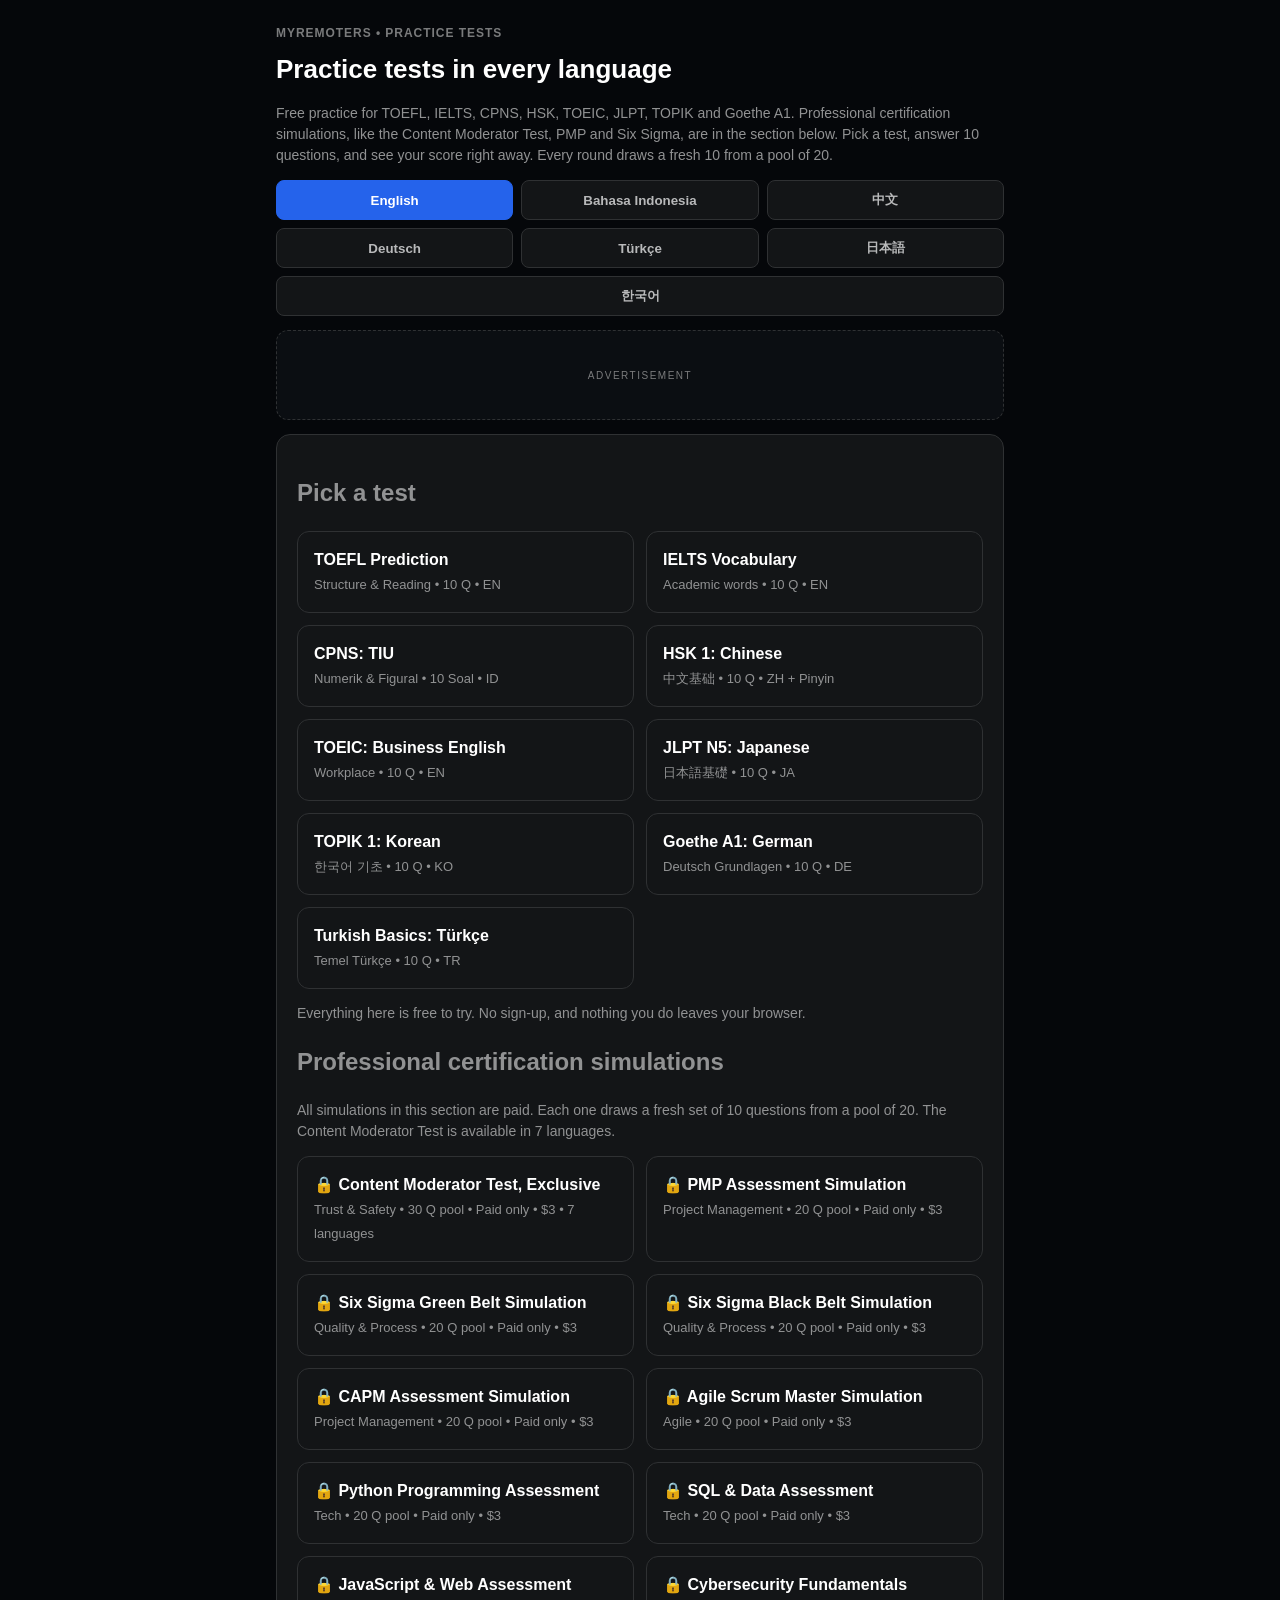
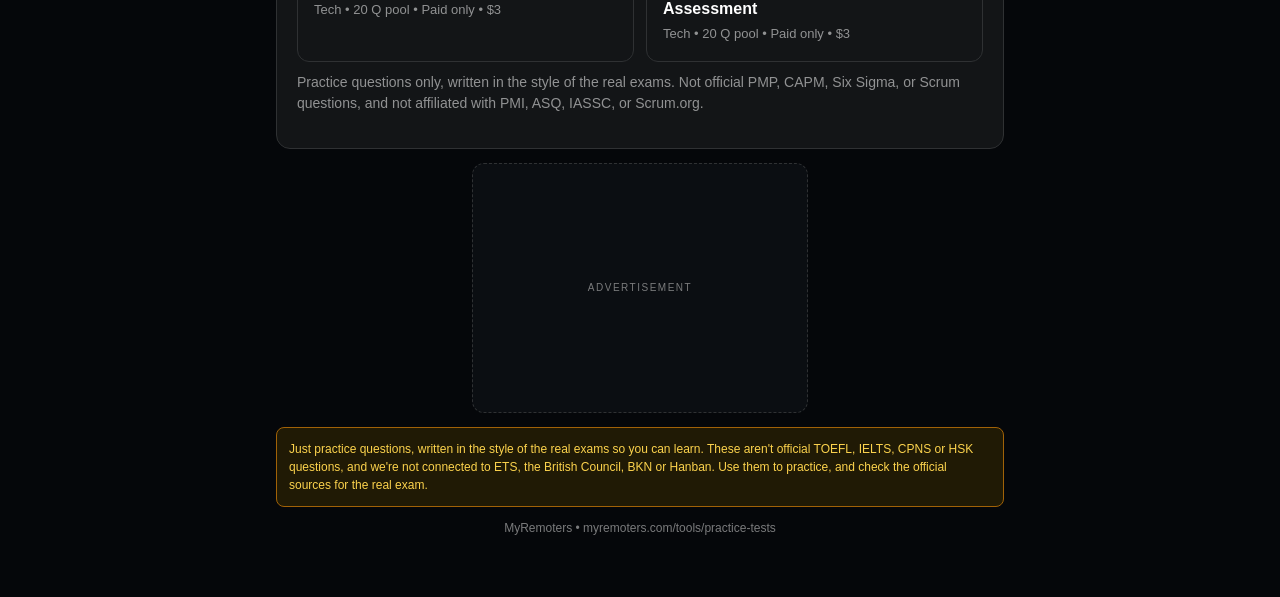
==== tools/practice-tests/index.html @ 9774ec56 "Add files via upload" ====
<!DOCTYPE html>
<html lang="en"><head><meta charset="UTF-8"><meta name="viewport" content="width=device-width, initial-scale=1.0">
<title>Practice Tests in Every Language | MyRemoters</title>
<style>*{box-sizing:border-box}:root{color-scheme:dark}body{font-family:-apple-system,BlinkMacSystemFont,"Segoe UI",Roboto,Arial,sans-serif;margin:0;background:#05070A;color:#919293;line-height:1.5}.wrap{max-width:760px;margin:0 auto;padding:24px 16px 48px}.card{background:#131517;border:1px solid #2F3133;border-radius:14px;padding:20px;margin:14px 0}h1{font-size:26px;margin:8px 0 4px;color:#fff}.sub{color:#919293;font-size:14px}.lang{display:flex;flex-wrap:wrap;gap:8px;margin:12px 0}.lang button{flex:1 1 30%;padding:10px;border:1px solid #2F3133;background:#131517;color:#B8B9BA;border-radius:8px;cursor:pointer;font-weight:600}.lang button.on{background:#2563EB;color:#fff;border-color:#2563EB}.testgrid{display:grid;grid-template-columns:1fr 1fr;gap:12px}.test{border:1px solid #2F3133;border-radius:12px;padding:16px;cursor:pointer;background:#131517}.test:hover{border-color:#2563EB}.test b{display:block;font-size:16px;color:#fff}.test span{font-size:13px;color:#919293}.q{margin:18px 0}.q b{display:block;margin-bottom:8px;color:#fff}.opt{display:block;width:100%;text-align:left;padding:11px 12px;margin:6px 0;border:1px solid #2F3133;border-radius:8px;background:#05070A;color:#B8B9BA;cursor:pointer}.opt.sel{background:#2563EB;color:#fff;border-color:#2563EB}.opt.correct{background:#14532d;border-color:#22c55e;color:#bbf7d0}.opt.wrong{background:#450a0a;border-color:#ef4444;color:#fecaca}.btn{width:100%;padding:14px;background:#2563EB;color:#fff;border:0;border-radius:10px;font-size:16px;font-weight:700;cursor:pointer;margin-top:14px}.btn2{background:transparent;color:#B8B9BA;border:1px solid #232527}.score{font-size:22px;font-weight:800;text-align:center;color:#fff}.exp{font-size:13px;color:#B8B9BA;background:#0B1A38;border-left:3px solid #2563EB;padding:8px 10px;margin:6px 0;display:none}.note{font-size:12px;color:#fcd34d;background:#201a05;border:1px solid #a16207;border-radius:8px;padding:12px}.brand{font-size:12px;letter-spacing:.08em;text-transform:uppercase;color:#7A7B7C;font-weight:700}.hidden{display:none}@keyframes fadeUp{from{opacity:0;transform:translateY(12px)}to{opacity:1;transform:translateY(0)}}
@keyframes fadeIn{from{opacity:0}to{opacity:1}}
@keyframes pop{0%{transform:scale(.96);opacity:0}100%{transform:scale(1);opacity:1}}
.wrap{animation:fadeIn .4s ease both}
.card{animation:fadeUp .5s ease both}
.btn{transition:transform .15s ease,filter .15s ease}
.btn:hover{transform:translateY(-1px);filter:brightness(1.12)}
.btn:active{transform:translateY(0) scale(.98)}
.adslot{border:1px dashed #2F3133;border-radius:12px;background:#0B0E12;min-height:90px;display:flex;align-items:center;justify-content:center;margin:14px 0}
.adslot .ad-label{font-size:10px;letter-spacing:.15em;text-transform:uppercase;color:#7A7B7C}
.ad-rect{min-height:250px;max-width:336px;margin-left:auto;margin-right:auto}
@media(max-width:480px){.adslot{min-height:100px}}
@media(prefers-reduced-motion:reduce){*{animation:none!important;transition:none!important}}
.test{transition:transform .15s ease,border-color .15s ease,box-shadow .15s ease;animation:fadeUp .5s ease both}
.test:hover{transform:translateY(-3px);border-color:#2563EB;box-shadow:0 8px 24px rgba(0,0,0,.35)}
.test:nth-child(2){animation-delay:.05s}.test:nth-child(3){animation-delay:.1s}.test:nth-child(4){animation-delay:.15s}.test:nth-child(5){animation-delay:.2s}.test:nth-child(6){animation-delay:.25s}.test:nth-child(7){animation-delay:.3s}.test:nth-child(8){animation-delay:.35s}.test:nth-child(9){animation-delay:.4s}.test:nth-child(10){animation-delay:.45s}
.opt{transition:transform .12s ease,border-color .12s ease,background .12s ease}
.opt:hover{transform:translateY(-1px);border-color:#2563EB}
.lang button{transition:background .15s ease,transform .12s ease}
.lang button:hover{transform:translateY(-1px)}
.q{animation:fadeUp .4s ease both}
.score{animation:pop .35s ease both}</style></head>
<body><div class="wrap">
<div class="brand">MyRemoters • Practice Tests</div>
<h1 data-i18n="title">Practice tests in every language</h1>
<p class="sub" data-i18n="subtitle">Free practice for TOEFL, IELTS, CPNS, HSK, TOEIC, JLPT, TOPIK and Goethe A1. Professional certification simulations, like the Content Moderator Test, PMP and Six Sigma, are in the section below. Pick a test, answer 10 questions, and see your score right away. Every round draws a fresh 10 from a pool of 20.</p>
<div class="lang"><button class="on" onclick="setLang('en',this)">English</button><button onclick="setLang('id',this)">Bahasa Indonesia</button><button onclick="setLang('zh',this)">中文</button><button onclick="setLang('de',this)">Deutsch</button><button onclick="setLang('tr',this)">Türkçe</button><button onclick="setLang('ja',this)">日本語</button><button onclick="setLang('ko',this)">한국어</button></div>

<!-- Google AdSense: paste your ad code inside this box -->
<div class="adslot"><span class="ad-label">Advertisement</span></div>
<div id="home" class="card">
<h2 data-i18n="choose">Pick a test</h2>
<div class="testgrid">
<div class="test" onclick="startTest('toefl')"><b>TOEFL Prediction</b><span>Structure &amp; Reading • 10 Q • EN</span></div>
<div class="test" onclick="startTest('ielts')"><b>IELTS Vocabulary</b><span>Academic words • 10 Q • EN</span></div>
<div class="test" onclick="startTest('cpns')"><b>CPNS: TIU</b><span>Numerik &amp; Figural • 10 Soal • ID</span></div>
<div class="test" onclick="startTest('hsk')"><b>HSK 1: Chinese</b><span>中文基础 • 10 Q • ZH + Pinyin</span></div>
<div class="test" onclick="startTest('toeic')"><b>TOEIC: Business English</b><span>Workplace • 10 Q • EN</span></div>
<div class="test" onclick="startTest('jlpt')"><b>JLPT N5: Japanese</b><span>日本語基礎 • 10 Q • JA</span></div>
<div class="test" onclick="startTest('topik')"><b>TOPIK 1: Korean</b><span>한국어 기초 • 10 Q • KO</span></div>
<div class="test" onclick="startTest('goethe')"><b>Goethe A1: German</b><span>Deutsch Grundlagen • 10 Q • DE</span></div>
<div class="test" onclick="startTest('turkish')"><b>Turkish Basics: Türkçe</b><span>Temel Türkçe • 10 Q • TR</span></div>
</div>
<p class="sub" style="margin-top:14px" data-i18n="hubnote">Everything here is free to try. No sign-up, and nothing you do leaves your browser.</p>
<h2 style="margin-top:20px">Professional certification simulations</h2>
<p class="sub">All simulations in this section are paid. Each one draws a fresh set of 10 questions from a pool of 20. The Content Moderator Test is available in 7 languages.</p>
<div class="testgrid">
<div class="test" onclick="alert('🔒 Exclusive. The Content Moderator Test is paid only, $3. Get it at myremoters.com/tools/moderator-test')"><b>🔒 Content Moderator Test, Exclusive</b><span>Trust &amp; Safety • 30 Q pool • Paid only • $3 • 7 languages</span></div>
<div class="test" onclick="alert('🔒 Exclusive. The PMP Assessment Simulation is paid only, $3. Get it at myremoters.com/tools/professional-test')"><b>🔒 PMP Assessment Simulation</b><span>Project Management • 20 Q pool • Paid only • $3</span></div>
<div class="test" onclick="alert('🔒 Exclusive. The Six Sigma Green Belt Simulation is paid only, $3. Get it at myremoters.com/tools/professional-test')"><b>🔒 Six Sigma Green Belt Simulation</b><span>Quality &amp; Process • 20 Q pool • Paid only • $3</span></div>
<div class="test" onclick="alert('🔒 Exclusive. The Six Sigma Black Belt Simulation is paid only, $3. Get it at myremoters.com/tools/professional-test')"><b>🔒 Six Sigma Black Belt Simulation</b><span>Quality &amp; Process • 20 Q pool • Paid only • $3</span></div>
<div class="test" onclick="alert('🔒 Exclusive. The CAPM Assessment Simulation is paid only, $3. Get it at myremoters.com/tools/professional-test')"><b>🔒 CAPM Assessment Simulation</b><span>Project Management • 20 Q pool • Paid only • $3</span></div>
<div class="test" onclick="alert('🔒 Exclusive. The Agile Scrum Master Simulation is paid only, $3. Get it at myremoters.com/tools/professional-test')"><b>🔒 Agile Scrum Master Simulation</b><span>Agile • 20 Q pool • Paid only • $3</span></div>
<div class="test" onclick="alert('🔒 Exclusive. The Python Programming Assessment is paid only, $3. Get it at myremoters.com/tools/professional-test')"><b>🔒 Python Programming Assessment</b><span>Tech • 20 Q pool • Paid only • $3</span></div>
<div class="test" onclick="alert('🔒 Exclusive. The SQL &amp; Data Assessment is paid only, $3. Get it at myremoters.com/tools/professional-test')"><b>🔒 SQL &amp; Data Assessment</b><span>Tech • 20 Q pool • Paid only • $3</span></div>
<div class="test" onclick="alert('🔒 Exclusive. The JavaScript &amp; Web Assessment is paid only, $3. Get it at myremoters.com/tools/professional-test')"><b>🔒 JavaScript &amp; Web Assessment</b><span>Tech • 20 Q pool • Paid only • $3</span></div>
<div class="test" onclick="alert('🔒 Exclusive. The Cybersecurity Fundamentals Assessment is paid only, $3. Get it at myremoters.com/tools/professional-test')"><b>🔒 Cybersecurity Fundamentals Assessment</b><span>Tech • 20 Q pool • Paid only • $3</span></div>
</div>
<p class="sub" style="margin-top:10px">Practice questions only, written in the style of the real exams. Not official PMP, CAPM, Six Sigma, or Scrum questions, and not affiliated with PMI, ASQ, IASSC, or Scrum.org.</p>
</div>

<div id="quiz" class="card hidden">
<button class="btn btn2" onclick="goHome()" data-i18n="back">← All tests</button>
<h2 id="testTitle" style="margin-top:14px"></h2>
<p class="sub" id="testDesc"></p>
<div id="questions"></div>
<button class="btn" onclick="submitQuiz()" data-i18n="submit">Check my score</button>
<div id="scoreBox" class="hidden"><div class="score" id="scoreText"></div><p class="sub" style="text-align:center" id="scoreNote"></p><button class="btn btn2" onclick="startTest(currentTest)" data-i18n="retry">Try again</button></div>
</div>

<!-- Google AdSense: paste your ad code inside this box -->
<div class="adslot ad-rect"><span class="ad-label">Advertisement</span></div>
<div class="note" data-i18n="disclaimer">Just practice questions, written in the style of the real exams so you can learn. These aren't official TOEFL, IELTS, CPNS or HSK questions, and we're not connected to ETS, the British Council, BKN or Hanban. Use them to practice, and check the official sources for the real exam.</div>
<p style="text-align:center;font-size:12px;color:#7A7B7C">MyRemoters • myremoters.com/tools/practice-tests</p>
</div>
<script>
const UI={en:{title:"Practice tests in every language",subtitle:"Free practice for TOEFL, IELTS, CPNS, HSK, TOEIC, JLPT, TOPIK and Goethe A1. Professional certification simulations, like the Content Moderator Test, PMP and Six Sigma, are in the section below. Pick a test, answer 10 questions, and see your score right away. Every round draws a fresh 10 from a pool of 20.",choose:"Pick a test",hubnote:"Everything here is free to try. No sign-up, and nothing you do leaves your browser.",back:"← All tests",submit:"Check my score",retry:"Try again",disclaimer:"Just practice questions, written in the style of the real exams so you can learn. These aren't official TOEFL, IELTS, CPNS or HSK questions, and we're not connected to ETS, the British Council, BKN or Hanban. Use them to practice, and check the official sources for the real exam.",ex:"Excellent! You really know your stuff.",gd:"Good work. Have another look at the ones you missed.",kp:"Keep going. Read the notes above and give it another try."},
id:{title:"Latihan soal dalam semua bahasa",subtitle:"Latihan gratis buat TOEFL, IELTS, CPNS, HSK, TOEIC, JLPT, TOPIK, dan Goethe A1. Simulasi sertifikasi profesional, seperti Content Moderator Test, PMP dan Six Sigma, ada di section bawah. Pilih tes, jawab 10 soal, langsung lihat skor kamu. Tiap ronde soalnya diacak dari 20 soal.",choose:"Pilih tes",hubnote:"Semuanya gratis dicoba. Nggak perlu daftar, dan nggak ada data yang keluar dari browser kamu.",back:"← Semua tes",submit:"Cek skor saya",retry:"Coba lagi",disclaimer:"Ini cuma soal latihan, ditulis dengan gaya ujian aslinya biar kamu bisa belajar. Ini bukan soal resmi TOEFL, IELTS, CPNS, atau HSK, dan kami nggak terafiliasi sama ETS, British Council, BKN, atau Hanban. Pakai buat latihan, dan cek sumber resmi buat ujian beneran.",ex:"Bagus banget! Kamu beneran ngerti.",gd:"Bagus. Coba lihat lagi soal yang tadi salah.",kp:"Terus latihan. Baca pembahasan di atas, terus coba lagi."},
zh:{title:"各种语言的模拟测试",subtitle:"免费练习托福、雅思、CPNS、HSK、TOEIC、JLPT、TOPIK 和歌德 A1。专业认证模拟测试（如内容审核测试、PMP、六西格玛）在下面的版块中。选一个测试，回答 10 道题，马上看到分数。每轮从 20 道题库中随机抽取 10 道。",choose:"选一个测试",hubnote:"这里全部免费试用。不用注册，你做的所有内容都不会离开浏览器。",back:"← 所有测试",submit:"查看我的分数",retry:"再试一次",disclaimer:"这些只是练习题，按照真实考试的风格编写，帮你学习。不是官方托福、雅思、CPNS 或 HSK 真题，我们与 ETS、British Council、BKN、Hanban 没有任何关系。用来练习就好，真正的考试请以官方来源为准。",ex:"太棒了！你真的掌握了。",gd:"做得不错，再看看答错的题。",kp:"继续加油，读一读上面的解析，再试一次。"},
de:{title:"Übungstests in allen Sprachen",subtitle:"Kostenlose Übung für TOEFL, IELTS, CPNS, HSK, TOEIC, JLPT, TOPIK und Goethe A1. Simulationen für Berufszertifizierungen, wie der Content-Moderator-Test, PMP und Six Sigma, findest du im Abschnitt unten. Such dir einen Test aus, beantworte 10 Fragen und sieh dir sofort deine Punktzahl an. Jede Runde zieht 10 neue Fragen aus einem Pool von 20.",choose:"Such dir einen Test aus",hubnote:"Hier ist alles kostenlos zum Ausprobieren. Keine Anmeldung, und nichts, was du tust, verlässt deinen Browser.",back:"← Alle Tests",submit:"Punktzahl ansehen",retry:"Nochmal versuchen",disclaimer:"Das sind nur Übungsfragen, geschrieben im Stil der echten Prüfungen, damit du lernen kannst. Es sind keine offiziellen TOEFL-, IELTS-, CPNS- oder HSK-Fragen, und wir haben nichts mit ETS, dem British Council, BKN oder Hanban zu tun. Nutz sie zum Üben und schau für die echte Prüfung in die offiziellen Quellen.",ex:"Stark! Du weißt wirklich, wovon du redest.",gd:"Gut gemacht. Schau dir die Fragen an, die du verpasst hast.",kp:"Weiter so. Lies die Erklärungen oben und versuch es nochmal."},
tr:{title:"Her dilde deneme testleri",subtitle:"TOEFL, IELTS, CPNS, HSK, TOEIC, JLPT, TOPIK ve Goethe A1 için ücretsiz pratik. İçerik Moderatör Testi, PMP ve Six Sigma gibi profesyonel sertifika simülasyonları aşağıdaki bölümdedir. Bir test seç, 10 soru cevapla ve puanını hemen gör. Her tur 20 soruluk havuzdan 10 yeni soru çeker.",choose:"Bir test seç",hubnote:"Buradaki her şey ücretsiz denenebilir. Kayıt yok ve yaptığın hiçbir şey tarayıcıdan çıkmaz.",back:"← Tüm testler",submit:"Puanımı gör",retry:"Tekrar dene",disclaimer:"Bunlar sadece pratik soruları, öğrenmen için gerçek sınavların tarzında yazıldı. Resmi TOEFL, IELTS, CPNS ya da HSK soruları değil ve ETS, British Council, BKN ya da Hanban ile bağlantımız yok. Pratik için kullan, gerçek sınav için resmi kaynaklara bak.",ex:"Harika! Konuya gerçekten hakimsin.",gd:"İyi iş. Kaçırdığın sorulara bir daha bak.",kp:"Devam et. Yukarıdaki açıklamaları oku ve tekrar dene."},
ja:{title:"すべての言語の練習テスト",subtitle:"TOEFL、IELTS、CPNS、HSK、TOEIC、JLPT、TOPIK、ゲーテA1の無料練習。コンテンツモデレーターテスト、PMP、シックスシグマなどのプロ認定シミュレーションは下のセクションにあります。テストを選んで10問に答え、すぐにスコアを確認しましょう。毎回20問のプールから10問をランダムに出題します。",choose:"テストを選ぶ",hubnote:"ここはすべて無料で試せます。登録は不要で、あなたの操作がブラウザの外に出ることはありません。",back:"← すべてのテスト",submit:"スコアを見る",retry:"もう一度試す",disclaimer:"これは学習用の練習問題で、本番の試験に近い形で作られています。公式のTOEFL、IELTS、CPNS、HSKの問題ではなく、ETS、ブリティッシュ・カウンシル、BKN、Hanbanとは関係ありません。練習に使ってください。本番は公式情報を確認してください。",ex:"すごい！本当によくわかっていますね。",gd:"よくできました。間違えた問題を見直してみましょう。",kp:"この調子で続けましょう。上の解説を読んで、もう一度やってみてください。"},
ko:{title:"모든 언어 모의고사",subtitle:"TOEFL, IELTS, CPNS, HSK, TOEIC, JLPT, TOPIK, 괴테 A1 무료 연습. 콘텐츠 모더레이터 테스트, PMP, 식스 시그마 같은 전문 자격증 모의고사는 아래 섹션에 있습니다. 테스트를 선택하고 10문항에 답하면 점수를 바로 확인할 수 있습니다. 매 라운드마다 20문항 중 10문항을 새로 뽑습니다.",choose:"테스트 선택",hubnote:"여기는 모두 무료로 체험할 수 있습니다. 가입할 필요도 없고, 여러분의 활동이 브라우저를 떠나지 않습니다.",back:"← 모든 테스트",submit:"내 점수 보기",retry:"다시 시도",disclaimer:"이것은 학습용 연습 문제로, 실제 시험과 비슷한 형태로 만들었습니다. 공식 TOEFL, IELTS, CPNS, HSK 문제가 아니며 ETS, British Council, BKN, Hanban과 무관합니다. 연습용으로 사용하고, 실제 시험은 공식 출처를 확인하세요.",ex:"훌륭합니다! 정말 잘 알고 계시네요.",gd:"잘했습니다. 틀린 문제를 다시 살펴보세요.",kp:"계속하세요. 위의 설명을 읽고 다시 시도해 보세요."}};
let lang='en'; function setLang(l,b){lang=l;document.querySelectorAll('.lang button').forEach(x=>x.classList.remove('on'));b.classList.add('on');document.querySelectorAll('[data-i18n]').forEach(el=>{const k=el.getAttribute('data-i18n');if(UI[l][k])el.textContent=UI[l][k];});}

const TESTS={
toefl:{title:"TOEFL Prediction: Structure & Reading",desc:"10 questions in TOEFL ITP style, drawn fresh from a pool of 20 each time. Pick the answer that fits best.",qs:[
{q:"Which sentence is correct? ___ the rain, we went out.",o:["Despite","Although","In spite","Because of"],a:0,e:"'Despite' goes with a noun, so 'Despite the rain' is right."},
{q:"She ___ to school every day.",o:["go","goes","going","gone"],a:1,e:"With 'she' the verb takes an s: she goes."},
{q:"The book ___ on the table is mine.",o:["which","who","whose","where"],a:0,e:"For things, the right word is 'which'."},
{q:"Neither John nor his friends ___ here.",o:["is","are","was","has"],a:1,e:"With 'neither...nor', the verb matches the nearer subject, 'friends', so it's 'are'."},
{q:"If I had money, I ___ travel the world.",o:["will","would","can","shall"],a:1,e:"This is a second conditional, so it takes 'would'."},
{q:"What does 'rapid' mean?",o:["slow","fast","late","quiet"],a:1,e:"'Rapid' means fast."},
{q:"What does 'abundant' mean?",o:["scarce","plentiful","empty","rare"],a:1,e:"'Abundant' means plentiful, there's a lot of it."},
{q:"He has lived here ___ 2015.",o:["for","since","from","at"],a:1,e:"Use 'since' with a point in time like 2015. 'For' is for a length of time."},
{q:"___ you ever been to Japan?",o:["Did","Have","Are","Do"],a:1,e:"The present perfect is 'Have you ever been...?'"},
{q:"The report must ___ by Friday.",o:["finish","be finished","finished","finishing"],a:1,e:"This is passive, so it's 'must be finished'."},
{q:"What does 'meticulous' mean?",o:["careless","very careful and precise","quick","loud"],a:1,e:"'Meticulous' means very careful and precise, paying attention to every detail."},
{q:"She has worked here ___ 2018.",o:["for","since","from","at"],a:1,e:"Use 'since' with a point in time like 2018."},
{q:"Neither the teacher nor the students ___ in the room.",o:["is","are","was","has"],a:1,e:"With 'neither...nor', the verb matches the nearer subject, 'students', so it's 'are'."},
{q:"If it rains tomorrow, we ___ stay home.",o:["will","would","can","shall"],a:0,e:"First conditional, a real possibility: if + present, will + verb."},
{q:"The movie was ___ interesting that we watched it twice.",o:["so","such","very","too"],a:0,e:"'So interesting that...' is the right pattern."},
{q:"What does 'reluctant' mean?",o:["eager","unwilling","happy","proud"],a:1,e:"'Reluctant' means unwilling, not wanting to do something."},
{q:"He is the man ___ car was stolen.",o:["which","who","whose","whom"],a:2,e:"'Whose' shows possession: the man whose car was stolen."},
{q:"By the time you arrive, I ___ dinner.",o:["cook","will cook","will have cooked","have cooked"],a:2,e:"Future perfect: 'will have cooked' for something finished before a future point."},
{q:"What does 'ambiguous' mean?",o:["clear","unclear, open to more than one meaning","certain","simple"],a:1,e:"'Ambiguous' means unclear, it can be understood in more than one way."},
{q:"___ the traffic, we arrived on time.",o:["Despite","Although","Because","Unless"],a:0,e:"'Despite' goes with a noun: 'Despite the traffic'."}]},
ielts:{title:"IELTS Vocabulary: Academic",desc:"10 questions, drawn fresh from a pool of 20 each time. Pick the word that fits best.",qs:[
{q:"What is a 'phenomenon'?",o:["a rare event","a fact or event that can be observed","a theory","a mistake"],a:1,e:"A phenomenon is a fact or event you can observe."},
{q:"What does 'to mitigate' mean?",o:["make worse","make less severe","ignore","increase"],a:1,e:"To mitigate is to make something less severe."},
{q:"Which phrase sounds right? ___ a conclusion.",o:["draw","pull","take","make"],a:0,e:"The fixed phrase is 'draw a conclusion'."},
{q:"What does 'ubiquitous' mean?",o:["rare","present everywhere","hidden","expensive"],a:1,e:"Ubiquitous means present everywhere."},
{q:"What is the opposite of 'scarce'?",o:["rare","abundant","limited","few"],a:1,e:"The opposite of 'scarce' is 'abundant'."},
{q:"What does 'to scrutinise' mean?",o:["glance quickly","examine carefully","ignore","praise"],a:1,e:"To scrutinise is to examine something very carefully."},
{q:"What is a 'prerequisite'?",o:["optional","required beforehand","forbidden","unnecessary"],a:1,e:"A prerequisite is something you need before you can do something else."},
{q:"What does 'feasible' mean?",o:["impossible","practical / achievable","expensive","theoretical"],a:1,e:"'Feasible' means practical, something you can actually do."},
{q:"Which is the formal way to say 'get better'?",o:["improve","fix up","go up","pick up"],a:0,e:"'Improve' is the formal, academic choice."},
{q:"What does 'controversial' mean?",o:["everyone agrees","causing public disagreement","boring","certain"],a:1,e:"Something controversial causes public disagreement."},
{q:"What does 'to alleviate' mean?",o:["to make worse","to make less severe","to ignore","to delay"],a:1,e:"To alleviate is to make something less severe, like pain or a problem."},
{q:"What is the opposite of 'obsolete'?",o:["old","modern, still in use","broken","rare"],a:1,e:"The opposite of 'obsolete' is modern, something still in use."},
{q:"Which phrase sounds right? ___ attention to detail.",o:["pay","give","take","make"],a:0,e:"The fixed phrase is 'pay attention to detail'."},
{q:"What does 'inevitable' mean?",o:["avoidable","certain to happen","unlikely","rare"],a:1,e:"'Inevitable' means certain to happen, you can't avoid it."},
{q:"What does 'to diminish' mean?",o:["to grow","to become smaller","to hide","to praise"],a:1,e:"To diminish is to become smaller or less."},
{q:"What does 'to sustain' mean?",o:["to stop","to keep going over time","to hide","to break"],a:1,e:"To sustain is to keep something going over time."},
{q:"What does 'prevalent' mean?",o:["rare","widespread, common","hidden","new"],a:1,e:"'Prevalent' means widespread, common in a place or time."},
{q:"Which is the formal way to say 'look into'?",o:["check out","investigate","peek at","glance"],a:1,e:"'Investigate' is the formal, academic choice."},
{q:"What does 'candid' mean?",o:["secretive","honest and direct","polite","shy"],a:1,e:"'Candid' means honest and direct, saying what you really think."},
{q:"What does 'to encompass' mean?",o:["to exclude","to include, to cover","to ignore","to divide"],a:1,e:"To encompass is to include or cover something."}]},
cpns:{title:"CPNS: TIU (Numerik & Figural)",desc:"10 soal gaya SKD TIU, diambil acak dari 20 soal tiap kali main. Pilih jawaban yang paling benar.",qs:[
{q:"2, 4, 8, 16, 32, ... Berapa selanjutnya?",o:["48","56","64","96"],a:2,e:"Tiap langkah dikali 2. Jadi 32 × 2 = 64."},
{q:"Kalau 5x + 10 = 35, x itu berapa?",o:["3","5","7","10"],a:1,e:"5x = 25, jadi x = 5."},
{q:"15% dari 200 itu berapa?",o:["20","25","30","35"],a:2,e:"15/100 × 200 = 30."},
{q:"Apa antonim 'abstrak'?",o:["nyata","samar","gaib","teoritis"],a:0,e:"Lawan 'abstrak' itu 'nyata'."},
{q:"3, 6, 11, 18, 27, ... Berapa selanjutnya?",o:["36","38","39","40"],a:1,e:"Selisihnya naik terus: +3, +5, +7, +9, +11. Jadi 27 + 11 = 38."},
{q:"Baju Rp150.000 didiskon 20%. Berapa yang harus dibayar?",o:["Rp100.000","Rp110.000","Rp120.000","Rp130.000"],a:2,e:"150.000 × 80% = 120.000."},
{q:"Kalau semua A adalah B, dan C adalah A, apa yang benar?",o:["C adalah B","C bukan B","B adalah C","Tidak dapat disimpulkan"],a:0,e:"C itu A, A itu B, jadi C pasti B."},
{q:"Rata-rata dari 4, 8, 12, 16 itu berapa?",o:["8","9","10","12"],a:2,e:"(4 + 8 + 12 + 16) / 4 = 10."},
{q:"Apa sinonim 'efektif'?",o:["boros","berdaya guna","lambat","mahal"],a:1,e:"'Efektif' artinya berdaya guna."},
{q:"7, 14, 28, 56, ... Berapa selanjutnya?",o:["84","98","112","120"],a:2,e:"Tiap langkah dikali 2. Jadi 56 × 2 = 112."},
{q:"5, 10, 20, 40, ... Berapa selanjutnya?",o:["60","70","80","100"],a:2,e:"Tiap langkah dikali 2. Jadi 40 × 2 = 80."},
{q:"Kalau 3x - 6 = 12, x itu berapa?",o:["4","5","6","7"],a:2,e:"3x = 18, jadi x = 6."},
{q:"25% dari 400 itu berapa?",o:["75","80","100","125"],a:2,e:"25/100 × 400 = 100."},
{q:"Apa sinonim 'akurat'?",o:["salah","tepat","cepat","lambat"],a:1,e:"'Akurat' artinya tepat dan benar."},
{q:"4, 9, 16, 25, 36, ... Berapa selanjutnya?",o:["42","44","49","56"],a:2,e:"Ini bilangan kuadrat: 2², 3², 4², 5², 6², lalu 7² = 49."},
{q:"Sebuah tas Rp200.000 didiskon 25%. Berapa yang harus dibayar?",o:["Rp125.000","Rp150.000","Rp160.000","Rp175.000"],a:1,e:"200.000 × 75% = 150.000."},
{q:"Kalau semua guru adalah pegawai, dan Budi adalah guru, apa yang benar?",o:["Budi adalah pegawai","Budi bukan pegawai","Pegawai adalah Budi","Tidak dapat disimpulkan"],a:0,e:"Budi itu guru, guru itu pegawai, jadi Budi pasti pegawai."},
{q:"Rata-rata dari 6, 9, 12 itu berapa?",o:["7","8","9","10"],a:2,e:"(6 + 9 + 12) / 3 = 9."},
{q:"Apa antonim 'rajin'?",o:["giat","malas","tekun","ulet"],a:1,e:"Lawan 'rajin' itu 'malas'."},
{q:"100, 90, 80, 70, ... Berapa selanjutnya?",o:["50","55","60","65"],a:2,e:"Tiap langkah dikurang 10. Jadi 70 - 10 = 60."}]},
hsk:{title:"HSK 1: Chinese Basics 中文基础",desc:"10 questions with pinyin and characters, drawn fresh from a pool of 20 each time. For beginners.",qs:[
{q:"你好 (nǐ hǎo) means:",o:["Goodbye","Hello","Thank you","Sorry"],a:1,e:"你好 means hello."},
{q:"谢谢 (xièxie) means:",o:["Hello","Sorry","Thank you","Please"],a:2,e:"谢谢 means thank you."},
{q:"Which number is 三 (sān)?",o:["2","3","4","5"],a:1,e:"一 is 1, 二 is 2, and 三 is 3."},
{q:"我 (wǒ) means:",o:["You","He","I / me","We"],a:2,e:"我 means I or me."},
{q:"水 (shuǐ) means:",o:["Fire","Water","Rice","Tea"],a:1,e:"水 means water."},
{q:"今天 (jīntiān) means:",o:["Yesterday","Tomorrow","Today","Now"],a:2,e:"今天 means today."},
{q:"大 (dà) means:",o:["Small","Big","Long","Short"],a:1,e:"大 means big. 小 means small."},
{q:"你叫什么名字？(Nǐ jiào shénme míngzi?) How do you answer?",o:["我叫李明。","你好。","谢谢。","再见。"],a:0,e:"They're asking your name, so answer with 我叫… which means 'my name is…'."},
{q:"一 + 一 = ?",o:["一","二","三","四"],a:1,e:"1 + 1 = 2, and 2 is 二."},
{q:"再见 (zàijiàn) means:",o:["Hello","Goodbye","Welcome","Good night"],a:1,e:"再见 means goodbye."},
{q:"你 (nǐ) means:",o:["I","You","He","She"],a:1,e:"你 means you."},
{q:"他 (tā) means:",o:["I","You","He / him","We"],a:2,e:"他 means he or him."},
{q:"中国 (Zhōngguó) means:",o:["Japan","Korea","China","Thailand"],a:2,e:"中国 means China."},
{q:"好 (hǎo) means:",o:["Bad","Good","Big","Small"],a:1,e:"好 means good."},
{q:"人 (rén) means:",o:["Water","Person","Mountain","Rice"],a:1,e:"人 means person."},
{q:"学习 (xuéxí) means:",o:["To teach","To study","To work","To play"],a:1,e:"学习 means to study."},
{q:"不 (bù) means:",o:["Yes","No / not","Please","Thank you"],a:1,e:"不 means no or not."},
{q:"多少钱？(Duōshao qián?) means:",o:["What time is it?","How much does it cost?","Where is it?","Who are you?"],a:1,e:"多少钱 means 'how much does it cost?'."},
{q:"我爱你 (Wǒ ài nǐ) means:",o:["I like you","I love you","I miss you","I hate you"],a:1,e:"我爱你 means 'I love you'."},
{q:"吃饭 (chī fàn) means:",o:["To drink","To eat a meal","To sleep","To cook"],a:1,e:"吃饭 means to eat a meal."}]},
toeic:{title:"TOEIC: Business English",desc:"10 questions in workplace English, drawn fresh from a pool of 20 each time. Pick the best answer.",qs:[
{q:"Please ___ the attached file before the meeting.",o:["review","reviews","reviewing","reviewed"],a:0,e:"After 'please' comes the base verb: review."},
{q:"The meeting has been ___ to Friday.",o:["postponed","postpone","postponing","postpones"],a:0,e:"This is passive: 'has been postponed'."},
{q:"We need to ___ the budget by next week.",o:["final","finally","finalize","finalizing"],a:2,e:"After 'need to' comes a verb: finalize."},
{q:"Which is the most formal way to ask for the report?",o:["Send report now.","Could you please send me the report?","Give me report.","Report?"],a:1,e:"'Could you please...' is the formal business form."},
{q:"What does 'deadline' mean?",o:["start date","last date to finish","holiday","meeting time"],a:1,e:"A deadline is the last date to finish something."},
{q:"The manager asked the team to ___ the proposal.",o:["submit","submits","submitted","submitting"],a:0,e:"After 'asked to' comes the base verb: submit."},
{q:"___ the delay, we will deliver on Monday.",o:["Despite","Because","Although","Unless"],a:0,e:"'Despite' goes with a noun: 'Despite the delay'."},
{q:"Please confirm your ___ by email.",o:["attend","attendance","attending","attended"],a:1,e:"You confirm your 'attendance'. That's the noun."},
{q:"The new policy will take ___ next month.",o:["effect","affect","effective","effectively"],a:0,e:"The phrase is 'take effect', meaning it becomes active."},
{q:"If you have any questions, please do not ___ to contact us.",o:["hesitate","hesitating","hesitated","hesitation"],a:0,e:"The phrase is 'do not hesitate to contact us'."},
{q:"Please ___ the report to me by Friday.",o:["send","sends","sending","sent"],a:0,e:"After 'please' comes the base verb: send."},
{q:"The new office will ___ next month.",o:["open","opens","opening","opened"],a:0,e:"'Will' takes the base verb: will open."},
{q:"We are looking forward ___ working with you.",o:["to","for","at","in"],a:0,e:"The phrase is 'looking forward to' + verb-ing."},
{q:"What does 'invoice' mean?",o:["a bill asking for payment","a meeting note","a holiday request","a job offer"],a:0,e:"An invoice is a bill asking for payment."},
{q:"The shipment was delayed ___ bad weather.",o:["because of","despite","although","unless"],a:0,e:"'Because of' + noun: 'because of bad weather'."},
{q:"Please let me know if you need ___ assistance.",o:["any","some","many","few"],a:0,e:"In offers and questions, 'any' is the natural choice."},
{q:"The contract needs to be ___ before Monday.",o:["sign","signs","signed","signing"],a:2,e:"Passive: 'needs to be signed'."},
{q:"___ you for your prompt reply.",o:["Thank","Thanks","Thanking","Thanked"],a:0,e:"'Thank you for your prompt reply' is the standard business phrase."},
{q:"What does 'outstanding' mean when talking about a bill?",o:["excellent","not yet paid","overdue by a year","cancelled"],a:1,e:"An outstanding bill is one that hasn't been paid yet."},
{q:"I am writing to ___ about the job opening.",o:["inquire","inquiry","inquiring","inquired"],a:0,e:"After 'to' comes the base verb: to inquire."}]},
jlpt:{title:"JLPT N5: Japanese Basics 日本語基礎",desc:"10 questions on hiragana, words and grammar, drawn fresh from a pool of 20 each time. For beginners.",qs:[
{q:"こんにちは (konnichiwa) means:",o:["Goodbye","Hello","Thank you","Sorry"],a:1,e:"こんにちは means hello."},
{q:"ありがとう (arigatō) means:",o:["Hello","Sorry","Thank you","Please"],a:2,e:"ありがとう means thank you."},
{q:"Which Japanese word means 'water'?",o:["みず (mizu)","ひ (hi)","やま (yama)","はな (hana)"],a:0,e:"みず means water. ひ is fire and やま is mountain."},
{q:"What is すし (sushi)?",o:["A drink","A Japanese food","A city","A person"],a:1,e:"すし is sushi, Japanese food."},
{q:"今日 (kyō) means:",o:["Yesterday","Tomorrow","Today","Now"],a:2,e:"今日 means today."},
{q:"大きい (ōkii) means:",o:["Small","Big","Long","Short"],a:1,e:"大きい means big. 小さい means small."},
{q:"私は学生です。(Watashi wa gakusei desu.) means:",o:["I am a teacher.","I am a student.","I am Japanese.","I am busy."],a:1,e:"私 means I and 学生 means student."},
{q:"Which number is 三 (san)?",o:["1","2","3","4"],a:2,e:"一 is 1, 二 is 2, and 三 is 3."},
{q:"さようなら (sayōnara) means:",o:["Hello","Goodbye","Welcome","Good night"],a:1,e:"さようなら means goodbye."},
{q:"私は日本 ___ 行きます。(I go to Japan.) Which particle fits?",o:["に (ni)","を (wo)","で (de)","は (wa)"],a:0,e:"に marks the destination: 日本に行きます."},
{q:"おはようございます (ohayō gozaimasu) means:",o:["Good evening","Good morning","Good night","Goodbye"],a:1,e:"おはようございます means good morning."},
{q:"すみません (sumimasen) means:",o:["Thank you","Excuse me / Sorry","Please","Hello"],a:1,e:"すみません means excuse me or sorry."},
{q:"Which Japanese word means 'mountain'?",o:["かわ (kawa)","やま (yama)","うみ (umi)","そら (sora)"],a:1,e:"やま means mountain. かわ is river and うみ is sea."},
{q:"ねこ (neko) is:",o:["A dog","A cat","A bird","A fish"],a:1,e:"ねこ means cat. いぬ is dog."},
{q:"明日 (ashita) means:",o:["Yesterday","Tomorrow","Today","Now"],a:1,e:"明日 means tomorrow. 昨日 is yesterday."},
{q:"小さい (chiisai) means:",o:["Big","Small","Long","Short"],a:1,e:"小さい means small. 大きい means big."},
{q:"これは本です。(Kore wa hon desu.) means:",o:["This is a pen.","This is a book.","This is a bag.","This is a car."],a:1,e:"これ means this and 本 means book."},
{q:"Which number is 十 (jū)?",o:["5","8","10","100"],a:2,e:"十 is 10."},
{q:"おやすみなさい (oyasumi nasai) means:",o:["Good morning","Goodbye","Good night","Welcome"],a:2,e:"おやすみなさい means good night."},
{q:"私は水を ___ ます。(I drink water.) Which verb fits?",o:["飲み (nomi)","食べ (tabe)","読み (yomi)","書き (kaki)"],a:0,e:"飲みます means to drink. 食べます is to eat."}]},
topik:{title:"TOPIK 1: Korean Basics 한국어 기초",desc:"10 questions on Hangul, words and grammar, drawn fresh from a pool of 20 each time. For beginners.",qs:[
{q:"안녕하세요 (annyeonghaseyo) means:",o:["Goodbye","Hello","Thank you","Sorry"],a:1,e:"안녕하세요 means hello."},
{q:"감사합니다 (gamsahamnida) means:",o:["Hello","Sorry","Thank you","Please"],a:2,e:"감사합니다 means thank you."},
{q:"Which Korean word means 'water'?",o:["물 (mul)","불 (bul)","밥 (bap)","차 (cha)"],a:0,e:"물 means water. 불 is fire and 밥 is rice."},
{q:"오늘 (oneul) means:",o:["Yesterday","Tomorrow","Today","Now"],a:2,e:"오늘 means today."},
{q:"크다 (keuda) means:",o:["Small","Big","Long","Short"],a:1,e:"크다 means big. 작다 means small."},
{q:"저는 학생입니다. (Jeoneun haksaeng-imnida.) means:",o:["I am a teacher.","I am a student.","I am Korean.","I am busy."],a:1,e:"저 means I and 학생 means student."},
{q:"Which number is 삼 (sam)?",o:["1","2","3","4"],a:2,e:"일 is 1, 이 is 2, and 삼 is 3."},
{q:"안녕히 가세요 (annyeonghi gaseyo) means:",o:["Hello","Goodbye (to someone leaving)","Welcome","Good night"],a:1,e:"안녕히 가세요 means goodbye, said to someone who is leaving."},
{q:"What is 김치 (kimchi)?",o:["A drink","A Korean food","A city","A person"],a:1,e:"김치 is kimchi, Korean food."},
{q:"저는 한국 ___ 갑니다. (I go to Korea.) Which particle fits?",o:["에 (e)","을 (eul)","에서 (eseo)","는 (neun)"],a:0,e:"에 marks the destination: 한국에 갑니다."},
{q:"좋은 아침 (joeun achim) means:",o:["Good evening","Good morning","Good night","Goodbye"],a:1,e:"좋은 아침 means good morning."},
{q:"죄송합니다 (joesonghamnida) means:",o:["Thank you","Sorry","Please","Hello"],a:1,e:"죄송합니다 means sorry."},
{q:"Which Korean word means 'mountain'?",o:["강 (gang)","산 (san)","바다 (bada)","하늘 (haneul)"],a:1,e:"산 means mountain. 강 is river and 바다 is sea."},
{q:"고양이 (goyangi) is:",o:["A dog","A cat","A bird","A fish"],a:1,e:"고양이 means cat. 개 is dog."},
{q:"내일 (naeil) means:",o:["Yesterday","Tomorrow","Today","Now"],a:1,e:"내일 means tomorrow. 어제 is yesterday."},
{q:"작다 (jakda) means:",o:["Small","Big","Long","Short"],a:1,e:"작다 means small. 크다 means big."},
{q:"이것은 책입니다. (Igeoseun chaeg-imnida.) means:",o:["This is a pen.","This is a book.","This is a bag.","This is a car."],a:1,e:"이것 means this and 책 means book."},
{q:"Which number is 십 (ship)?",o:["5","8","10","100"],a:2,e:"십 is 10."},
{q:"안녕히 주무세요 (annyeonghi jumuseyo) means:",o:["Good morning","Goodbye","Good night","Welcome"],a:2,e:"안녕히 주무세요 means good night."},
{q:"저는 물을 ___. (I drink water.) Which verb fits?",o:["마십니다","먹습니다","읽습니다","씁니다"],a:0,e:"마십니다 means to drink. 먹습니다 is to eat."}]},
goethe:{title:"Goethe A1: German Basics Deutsch Grundlagen",desc:"10 questions on words and grammar, drawn fresh from a pool of 20 each time. For beginners.",qs:[
{q:"What does 'Guten Tag' mean?",o:["Goodbye","Hello / Good day","Thank you","Sorry"],a:1,e:"'Guten Tag' means hello, or good day."},
{q:"What does 'Danke' mean?",o:["Hello","Sorry","Thank you","Please"],a:2,e:"'Danke' means thank you."},
{q:"Which German word means 'water'?",o:["Wasser","Feuer","Brot","Tee"],a:0,e:"'Wasser' means water. 'Feuer' is fire and 'Brot' is bread."},
{q:"What does 'Heute' mean?",o:["Yesterday","Tomorrow","Today","Now"],a:2,e:"'Heute' means today. 'Gestern' is yesterday and 'morgen' is tomorrow."},
{q:"What does 'Groß' mean?",o:["Small","Big","Long","Short"],a:1,e:"'Groß' means big. 'Klein' means small."},
{q:"What does 'Ich bin Student.' mean?",o:["I am a teacher.","I am a student.","I am German.","I am busy."],a:1,e:"'Ich' means I and 'Student' means student."},
{q:"Which number is 'drei'?",o:["1","2","3","4"],a:2,e:"eins is 1, zwei is 2, and drei is 3."},
{q:"What does 'Auf Wiedersehen' mean?",o:["Hello","Goodbye","Welcome","Good night"],a:1,e:"'Auf Wiedersehen' means goodbye."},
{q:"Someone asks 'Wie heißt du?' How do you answer?",o:["Ich heiße Anna.","Guten Tag.","Danke.","Auf Wiedersehen."],a:0,e:"They're asking your name, so answer with 'Ich heiße…' which means 'my name is…'."},
{q:"Ich fahre ___ Deutschland. (I travel to Germany.) Which word fits?",o:["nach","in","zu","an"],a:0,e:"It's 'nach' with a country name that has no article: 'nach Deutschland'."},
{q:"What does 'Guten Morgen' mean?",o:["Good evening","Good morning","Good night","Goodbye"],a:1,e:"'Guten Morgen' means good morning."},
{q:"What does 'Entschuldigung' mean?",o:["Thank you","Excuse me / Sorry","Please","Hello"],a:1,e:"'Entschuldigung' means excuse me or sorry."},
{q:"Which German word means 'mountain'?",o:["Fluss","Berg","Meer","Himmel"],a:1,e:"'Berg' means mountain. 'Fluss' is river and 'Meer' is sea."},
{q:"What is 'die Katze'?",o:["A dog","A cat","A bird","A fish"],a:1,e:"'Die Katze' means cat. 'Der Hund' is dog."},
{q:"What does 'morgen' mean?",o:["Yesterday","Tomorrow","Today","Now"],a:1,e:"'Morgen' means tomorrow. 'Gestern' is yesterday."},
{q:"What does 'klein' mean?",o:["Big","Small","Long","Short"],a:1,e:"'Klein' means small. 'Groß' means big."},
{q:"What does 'Das ist ein Buch.' mean?",o:["This is a pen.","This is a book.","This is a bag.","This is a car."],a:1,e:"'Das' means this and 'Buch' means book."},
{q:"Which number is 'zehn'?",o:["5","8","10","100"],a:2,e:"'Zehn' is 10."},
{q:"What does 'Gute Nacht' mean?",o:["Good morning","Goodbye","Good night","Welcome"],a:2,e:"'Gute Nacht' means good night."},
{q:"Ich ___ Wasser. (I drink water.) Which verb fits?",o:["trinke","esse","lese","schreibe"],a:0,e:"'Trinke' means to drink. 'Esse' is to eat."}]},
turkish:{title:"Turkish Basics: Temel Türkçe",desc:"10 questions on words and grammar, drawn fresh from a pool of 20 each time. For beginners.",qs:[
{q:"What does 'Merhaba' mean?",o:["Goodbye","Hello","Thank you","Sorry"],a:1,e:"'Merhaba' means hello."},
{q:"What does 'Teşekkür ederim' mean?",o:["Hello","Sorry","Thank you","Please"],a:2,e:"'Teşekkür ederim' means thank you."},
{q:"Which Turkish word means 'water'?",o:["Su","Ateş","Ekmek","Çay"],a:0,e:"'Su' means water. 'Ateş' is fire and 'ekmek' is bread."},
{q:"What does 'Bugün' mean?",o:["Yesterday","Tomorrow","Today","Now"],a:2,e:"'Bugün' means today. 'Dün' is yesterday and 'yarın' is tomorrow."},
{q:"What does 'Büyük' mean?",o:["Small","Big","Long","Short"],a:1,e:"'Büyük' means big. 'Küçük' means small."},
{q:"What does 'Ben öğrenciyim.' mean?",o:["I am a teacher.","I am a student.","I am Turkish.","I am busy."],a:1,e:"'Ben' means I and 'öğrenci' means student."},
{q:"Which number is 'üç'?",o:["1","2","3","4"],a:2,e:"bir is 1, iki is 2, and üç is 3."},
{q:"What does 'Hoşça kal' mean?",o:["Hello","Goodbye","Welcome","Good night"],a:1,e:"'Hoşça kal' means goodbye."},
{q:"Someone asks 'Adın ne?' How do you answer?",o:["Benim adım Ayşe.","Merhaba.","Teşekkür ederim.","Hoşça kal."],a:0,e:"They're asking your name, so answer with 'Benim adım…' which means 'my name is…'."},
{q:"Ben Türkiye___ gidiyorum. (I am going to Turkey.) Which ending fits?",o:["'ye","'de","'den","'i"],a:0,e:"The ending is 'ye, for direction: 'Türkiye'ye gidiyorum'."},
{q:"What does 'Günaydın' mean?",o:["Good evening","Good morning","Good night","Goodbye"],a:1,e:"'Günaydın' means good morning."},
{q:"What does 'Özür dilerim' mean?",o:["Thank you","Sorry","Please","Hello"],a:1,e:"'Özür dilerim' means sorry."},
{q:"Which Turkish word means 'mountain'?",o:["Nehir","Dağ","Deniz","Gökyüzü"],a:1,e:"'Dağ' means mountain. 'Nehir' is river and 'Deniz' is sea."},
{q:"What is 'kedi'?",o:["A dog","A cat","A bird","A fish"],a:1,e:"'Kedi' means cat. 'Köpek' is dog."},
{q:"What does 'yarın' mean?",o:["Yesterday","Tomorrow","Today","Now"],a:1,e:"'Yarın' means tomorrow. 'Dün' is yesterday."},
{q:"What does 'küçük' mean?",o:["Big","Small","Long","Short"],a:1,e:"'Küçük' means small. 'Büyük' means big."},
{q:"What does 'Bu bir kitap.' mean?",o:["This is a pen.","This is a book.","This is a bag.","This is a car."],a:1,e:"'Bu' means this and 'kitap' means book."},
{q:"Which number is 'on'?",o:["5","8","10","100"],a:2,e:"'On' is 10."},
{q:"What does 'İyi geceler' mean?",o:["Good morning","Goodbye","Good night","Welcome"],a:2,e:"'İyi geceler' means good night."},
{q:"Ben su ___. (I drink water.) Which verb fits?",o:["içiyorum","yiyorum","okuyorum","yazıyorum"],a:0,e:"'İçiyorum' means I am drinking. 'Yiyorum' is I am eating."}]}
};
let currentTest=null, answers={}, drawn=[];
function shuffle(a){for(let i=a.length-1;i>0;i--){const j=Math.floor(Math.random()*(i+1));const tmp=a[i];a[i]=a[j];a[j]=tmp;}return a;}
function goHome(){document.getElementById('home').classList.remove('hidden');document.getElementById('quiz').classList.add('hidden');}
function startTest(id){currentTest=id;answers={};const t=TESTS[id];drawn=shuffle([...t.qs]).slice(0,10).map(q=>{const order=shuffle([0,1,2,3]);return{q:q.q,o:order.map(j=>q.o[j]),a:order.indexOf(q.a),e:q.e};});document.getElementById('testTitle').textContent=t.title;document.getElementById('testDesc').textContent=t.desc;const box=document.getElementById('questions');box.innerHTML='';drawn.forEach((q,i)=>{const d=document.createElement('div');d.className='q';d.innerHTML='<b>'+(i+1)+'. '+q.q+'</b>';q.o.forEach((o,j)=>{const b=document.createElement('button');b.className='opt';b.textContent=String.fromCharCode(65+j)+'. '+o;b.onclick=()=>{answers[i]=j;[...d.querySelectorAll('.opt')].forEach(x=>x.classList.remove('sel'));b.classList.add('sel');};d.appendChild(b);});const e=document.createElement('div');e.className='exp';e.id='exp'+i;e.textContent='💡 '+q.e;d.appendChild(e);box.appendChild(d);});document.getElementById('scoreBox').classList.add('hidden');document.getElementById('home').classList.add('hidden');document.getElementById('quiz').classList.remove('hidden');window.scrollTo(0,0);}
function submitQuiz(){let score=0;drawn.forEach((q,i)=>{const exp=document.getElementById('exp'+i);exp.style.display='block';const opts=document.querySelectorAll('#questions .q')[i].querySelectorAll('.opt');opts.forEach((o,j)=>{if(j===q.a)o.classList.add('correct');else if(answers[i]===j)o.classList.add('wrong');});if(answers[i]===q.a)score++;});document.getElementById('scoreText').textContent=score+' / '+drawn.length;document.getElementById('scoreNote').textContent=score>=8?UI[lang].ex:score>=6?UI[lang].gd:UI[lang].kp;document.getElementById('scoreBox').classList.remove('hidden');document.getElementById('scoreBox').scrollIntoView({behavior:'smooth'});}
</script></body></html>
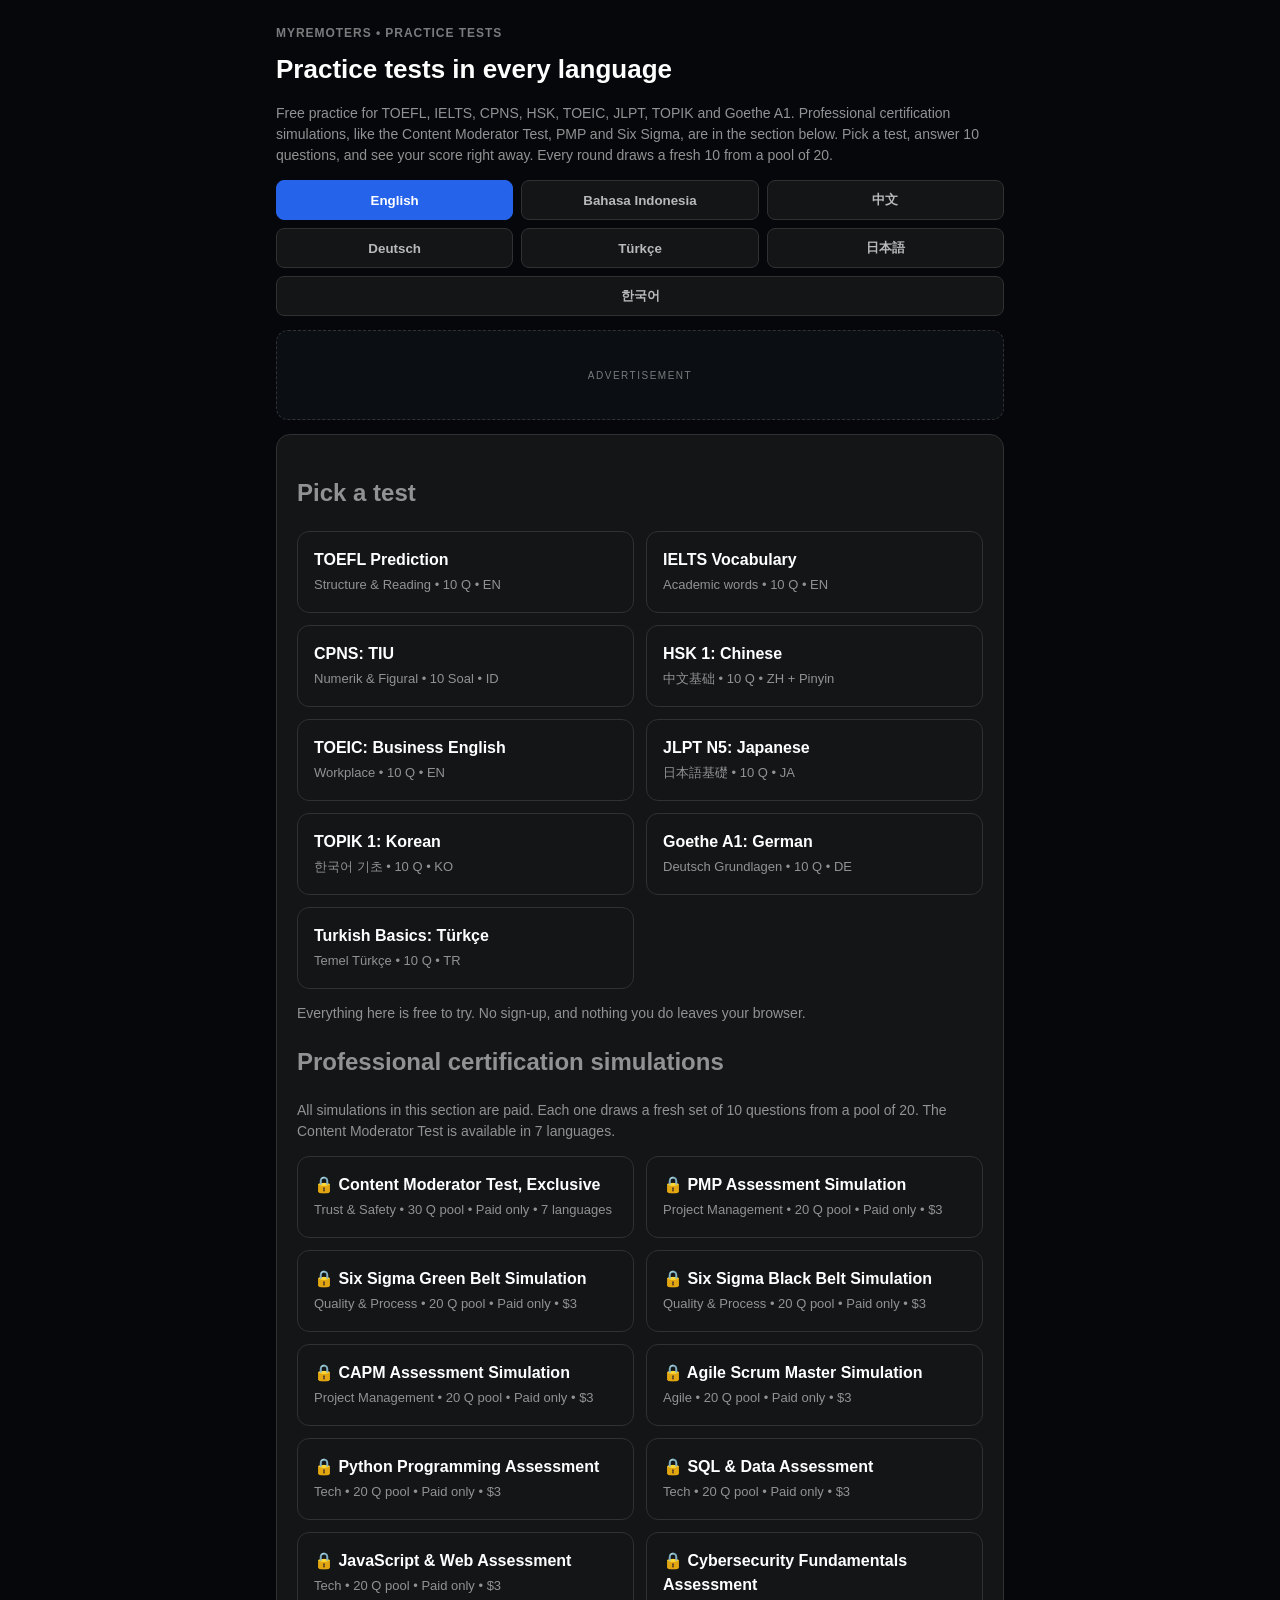
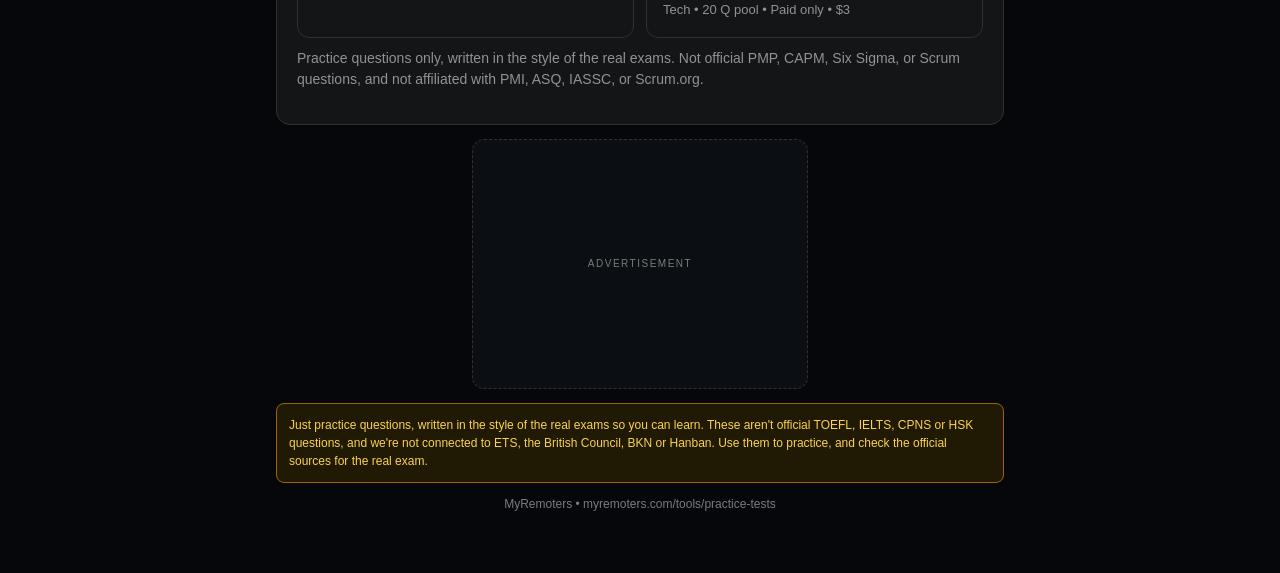
==== commit ed861c3d: "Add files via upload" ====
--- a/tools/practice-tests/index.html
+++ b/tools/practice-tests/index.html
@@ -48,7 +48,7 @@
 <h2 style="margin-top:20px">Professional certification simulations</h2>
 <p class="sub">All simulations in this section are paid. Each one draws a fresh set of 10 questions from a pool of 20. The Content Moderator Test is available in 7 languages.</p>
 <div class="testgrid">
-<div class="test" onclick="alert('🔒 Exclusive. The Content Moderator Test is paid only, $3. Get it at myremoters.com/tools/moderator-test')"><b>🔒 Content Moderator Test, Exclusive</b><span>Trust &amp; Safety • 30 Q pool • Paid only • $3 • 7 languages</span></div>
+<div class="test" onclick="alert('🔒 Exclusive. The Content Moderator Test is paid only. Get it at myremoters.com/tools/moderator-test')"><b>🔒 Content Moderator Test, Exclusive</b><span>Trust &amp; Safety • 30 Q pool • Paid only • 7 languages</span></div>
 <div class="test" onclick="alert('🔒 Exclusive. The PMP Assessment Simulation is paid only, $3. Get it at myremoters.com/tools/professional-test')"><b>🔒 PMP Assessment Simulation</b><span>Project Management • 20 Q pool • Paid only • $3</span></div>
 <div class="test" onclick="alert('🔒 Exclusive. The Six Sigma Green Belt Simulation is paid only, $3. Get it at myremoters.com/tools/professional-test')"><b>🔒 Six Sigma Green Belt Simulation</b><span>Quality &amp; Process • 20 Q pool • Paid only • $3</span></div>
 <div class="test" onclick="alert('🔒 Exclusive. The Six Sigma Black Belt Simulation is paid only, $3. Get it at myremoters.com/tools/professional-test')"><b>🔒 Six Sigma Black Belt Simulation</b><span>Quality &amp; Process • 20 Q pool • Paid only • $3</span></div>
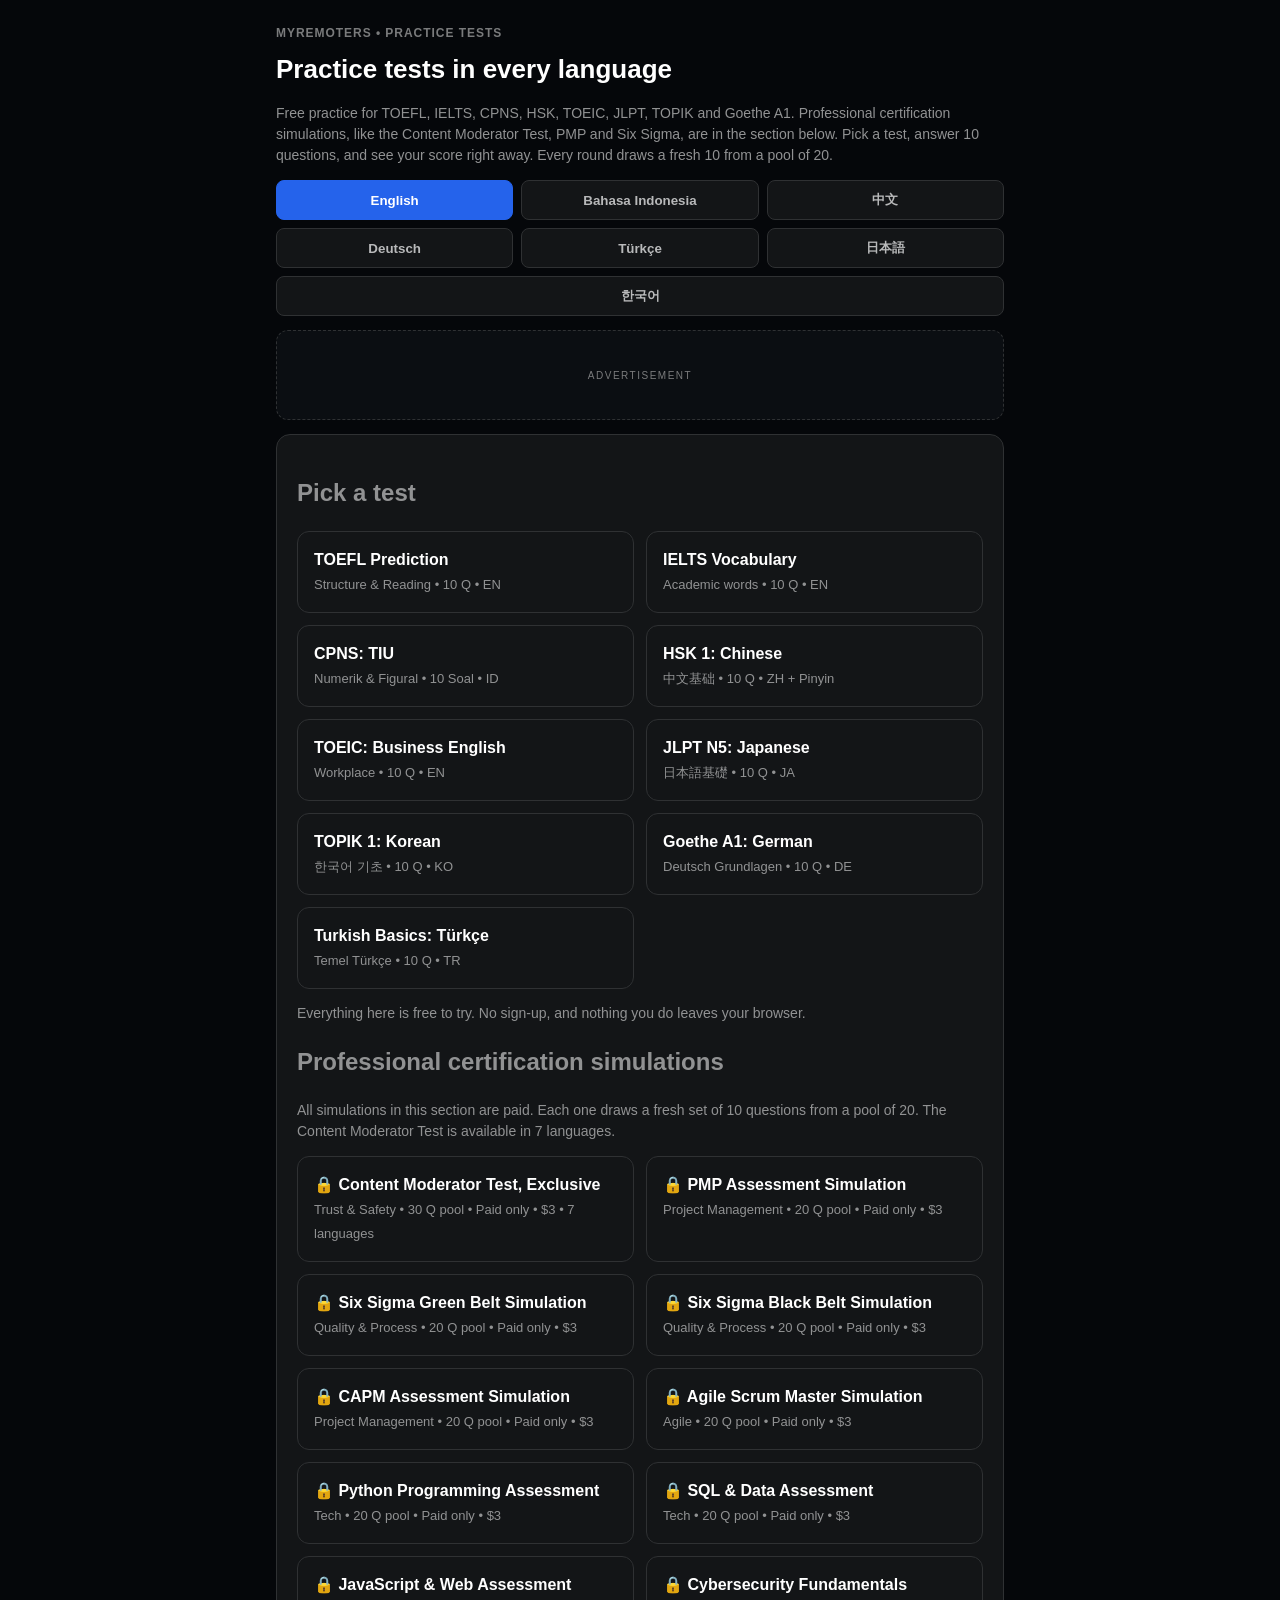
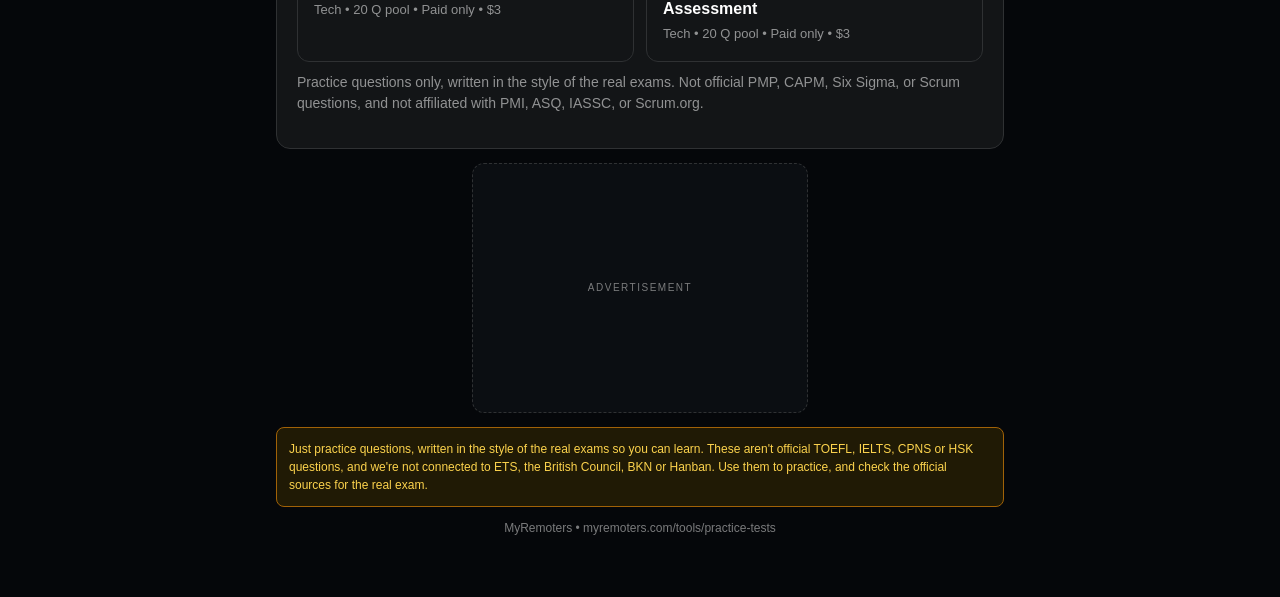
==== commit 064ba69a: "Point paid test cards to Airwallex payment links" ====
--- a/tools/practice-tests/index.html
+++ b/tools/practice-tests/index.html
@@ -48,16 +48,16 @@
 <h2 style="margin-top:20px">Professional certification simulations</h2>
 <p class="sub">All simulations in this section are paid. Each one draws a fresh set of 10 questions from a pool of 20. The Content Moderator Test is available in 7 languages.</p>
 <div class="testgrid">
-<div class="test" onclick="alert('🔒 Exclusive. The Content Moderator Test is paid only. Get it at myremoters.com/tools/moderator-test')"><b>🔒 Content Moderator Test, Exclusive</b><span>Trust &amp; Safety • 30 Q pool • Paid only • 7 languages</span></div>
-<div class="test" onclick="alert('🔒 Exclusive. The PMP Assessment Simulation is paid only, $3. Get it at myremoters.com/tools/professional-test')"><b>🔒 PMP Assessment Simulation</b><span>Project Management • 20 Q pool • Paid only • $3</span></div>
-<div class="test" onclick="alert('🔒 Exclusive. The Six Sigma Green Belt Simulation is paid only, $3. Get it at myremoters.com/tools/professional-test')"><b>🔒 Six Sigma Green Belt Simulation</b><span>Quality &amp; Process • 20 Q pool • Paid only • $3</span></div>
-<div class="test" onclick="alert('🔒 Exclusive. The Six Sigma Black Belt Simulation is paid only, $3. Get it at myremoters.com/tools/professional-test')"><b>🔒 Six Sigma Black Belt Simulation</b><span>Quality &amp; Process • 20 Q pool • Paid only • $3</span></div>
-<div class="test" onclick="alert('🔒 Exclusive. The CAPM Assessment Simulation is paid only, $3. Get it at myremoters.com/tools/professional-test')"><b>🔒 CAPM Assessment Simulation</b><span>Project Management • 20 Q pool • Paid only • $3</span></div>
-<div class="test" onclick="alert('🔒 Exclusive. The Agile Scrum Master Simulation is paid only, $3. Get it at myremoters.com/tools/professional-test')"><b>🔒 Agile Scrum Master Simulation</b><span>Agile • 20 Q pool • Paid only • $3</span></div>
-<div class="test" onclick="alert('🔒 Exclusive. The Python Programming Assessment is paid only, $3. Get it at myremoters.com/tools/professional-test')"><b>🔒 Python Programming Assessment</b><span>Tech • 20 Q pool • Paid only • $3</span></div>
-<div class="test" onclick="alert('🔒 Exclusive. The SQL &amp; Data Assessment is paid only, $3. Get it at myremoters.com/tools/professional-test')"><b>🔒 SQL &amp; Data Assessment</b><span>Tech • 20 Q pool • Paid only • $3</span></div>
-<div class="test" onclick="alert('🔒 Exclusive. The JavaScript &amp; Web Assessment is paid only, $3. Get it at myremoters.com/tools/professional-test')"><b>🔒 JavaScript &amp; Web Assessment</b><span>Tech • 20 Q pool • Paid only • $3</span></div>
-<div class="test" onclick="alert('🔒 Exclusive. The Cybersecurity Fundamentals Assessment is paid only, $3. Get it at myremoters.com/tools/professional-test')"><b>🔒 Cybersecurity Fundamentals Assessment</b><span>Tech • 20 Q pool • Paid only • $3</span></div>
+<div class="test" onclick="window.location.href='https://pay.airwallex.com/sgho9lr4sect'"><b>🔒 Content Moderator Test, Exclusive</b><span>Trust &amp; Safety • 30 Q pool • Paid only • $3 • 7 languages</span></div>
+<div class="test" onclick="window.location.href='https://pay.airwallex.com/sgho9lst3ufp'"><b>🔒 PMP Assessment Simulation</b><span>Project Management • 20 Q pool • Paid only • $3</span></div>
+<div class="test" onclick="window.location.href='https://pay.airwallex.com/sgho9lst3ufp'"><b>🔒 Six Sigma Green Belt Simulation</b><span>Quality &amp; Process • 20 Q pool • Paid only • $3</span></div>
+<div class="test" onclick="window.location.href='https://pay.airwallex.com/sgho9lst3ufp'"><b>🔒 Six Sigma Black Belt Simulation</b><span>Quality &amp; Process • 20 Q pool • Paid only • $3</span></div>
+<div class="test" onclick="window.location.href='https://pay.airwallex.com/sgho9lst3ufp'"><b>🔒 CAPM Assessment Simulation</b><span>Project Management • 20 Q pool • Paid only • $3</span></div>
+<div class="test" onclick="window.location.href='https://pay.airwallex.com/sgho9lst3ufp'"><b>🔒 Agile Scrum Master Simulation</b><span>Agile • 20 Q pool • Paid only • $3</span></div>
+<div class="test" onclick="window.location.href='https://pay.airwallex.com/sgho9lst3ufp'"><b>🔒 Python Programming Assessment</b><span>Tech • 20 Q pool • Paid only • $3</span></div>
+<div class="test" onclick="window.location.href='https://pay.airwallex.com/sgho9lst3ufp'"><b>🔒 SQL &amp; Data Assessment</b><span>Tech • 20 Q pool • Paid only • $3</span></div>
+<div class="test" onclick="window.location.href='https://pay.airwallex.com/sgho9lst3ufp'"><b>🔒 JavaScript &amp; Web Assessment</b><span>Tech • 20 Q pool • Paid only • $3</span></div>
+<div class="test" onclick="window.location.href='https://pay.airwallex.com/sgho9lst3ufp'"><b>🔒 Cybersecurity Fundamentals Assessment</b><span>Tech • 20 Q pool • Paid only • $3</span></div>
 </div>
 <p class="sub" style="margin-top:10px">Practice questions only, written in the style of the real exams. Not official PMP, CAPM, Six Sigma, or Scrum questions, and not affiliated with PMI, ASQ, IASSC, or Scrum.org.</p>
 </div>
